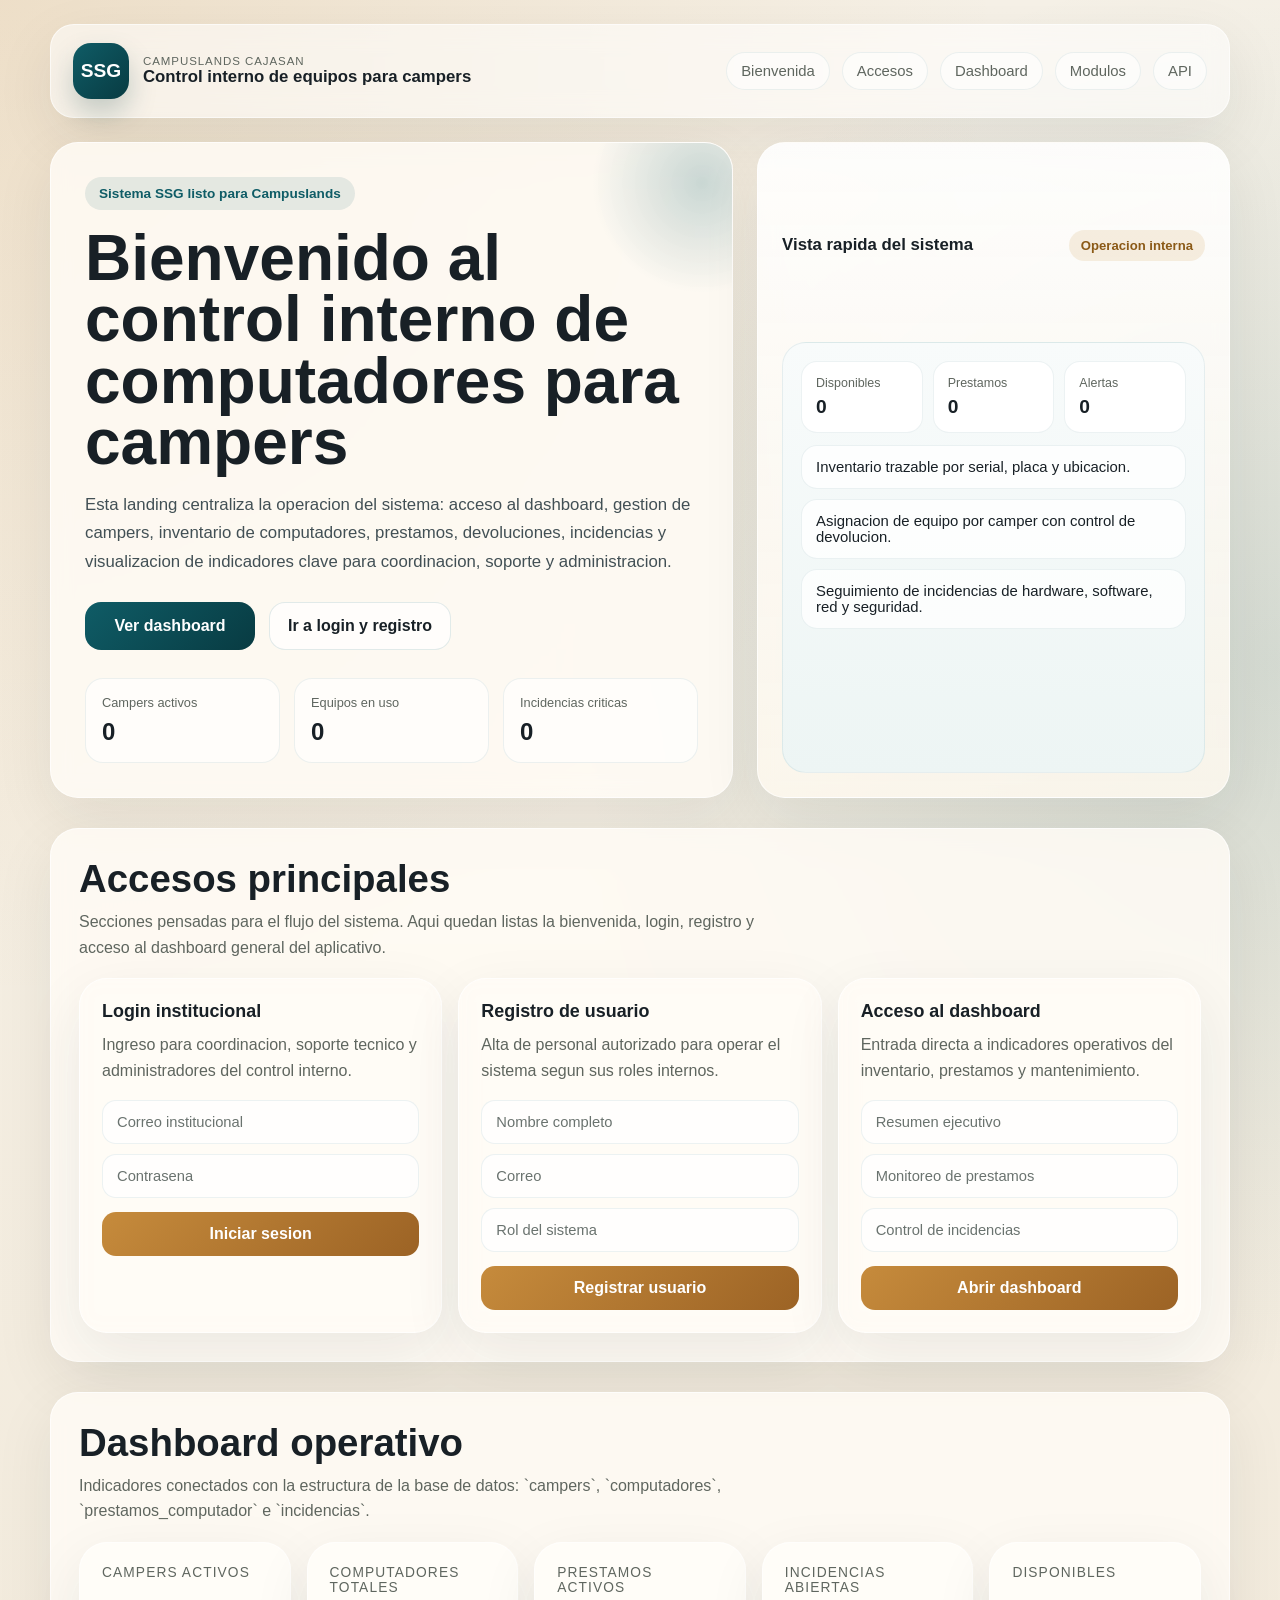
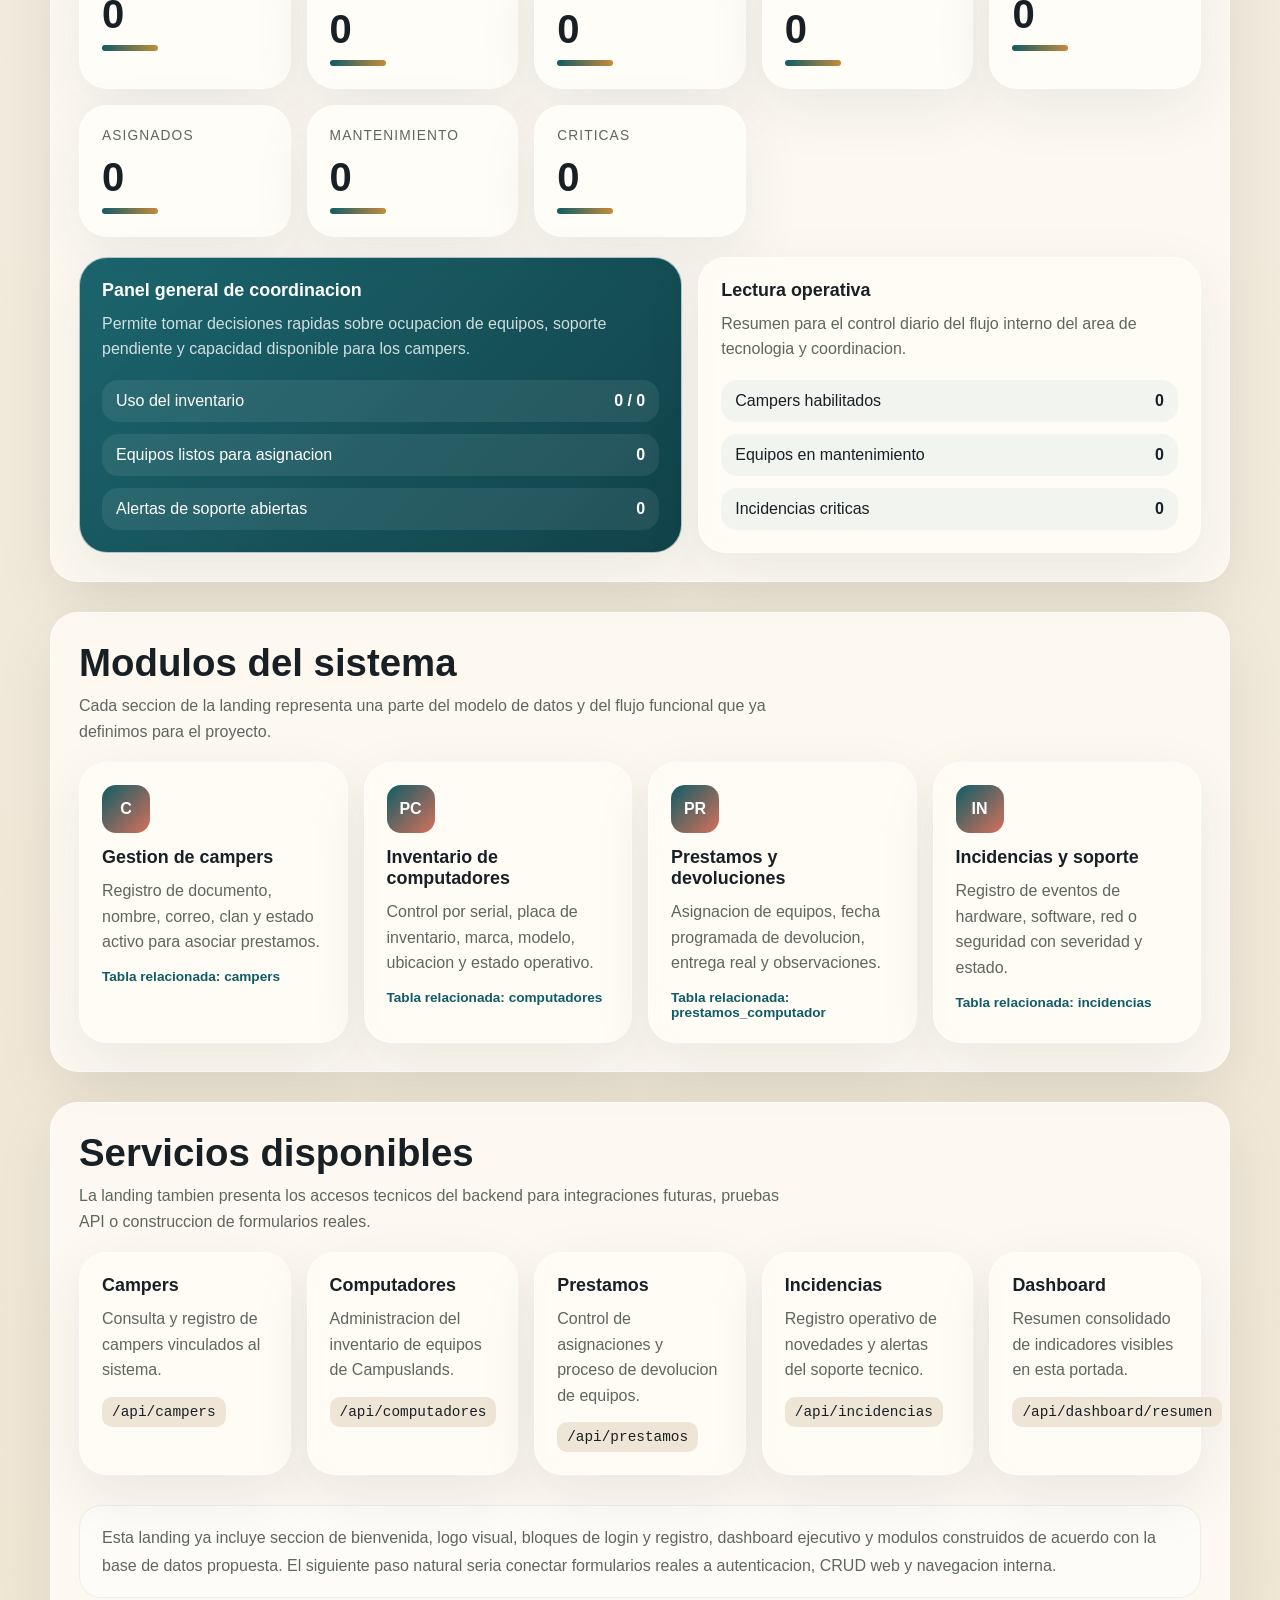
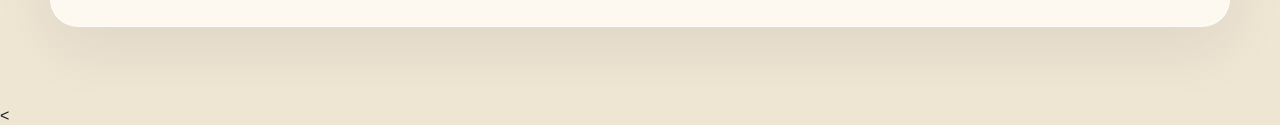
==== src/main/resources/templates/index.html @ 862d23c7 "first commit" ====
<!DOCTYPE html>
<html lang="es" xmlns:th="http://www.thymeleaf.org">
<head>
	<meta charset="UTF-8">
	<meta name="viewport" content="width=device-width, initial-scale=1.0">
	<title>SSG Control Campers</title>
	<style>
		:root {
			--sand: #efe8da;
			--cream: #fbf8f1;
			--panel: rgba(255, 252, 246, 0.84);
			--panel-strong: #fffdf8;
			--ink: #182026;
			--muted: #5f665f;
			--teal: #0f5c66;
			--teal-deep: #083b42;
			--gold: #c68b3c;
			--coral: #d6715b;
			--line: rgba(15, 92, 102, 0.12);
			--shadow: 0 20px 60px rgba(24, 32, 38, 0.08);
		}

		* {
			box-sizing: border-box;
		}

		html {
			scroll-behavior: smooth;
		}

		body {
			margin: 0;
			font-family: "Trebuchet MS", "Segoe UI", sans-serif;
			color: var(--ink);
			background:
				radial-gradient(circle at top left, rgba(198, 139, 60, 0.18), transparent 28%),
				radial-gradient(circle at right 20%, rgba(15, 92, 102, 0.14), transparent 24%),
				linear-gradient(180deg, #f6f1e7 0%, #efe5d3 100%);
		}

		a {
			color: inherit;
			text-decoration: none;
		}

		.page-shell {
			max-width: 1220px;
			margin: 0 auto;
			padding: 24px 20px 80px;
		}

		.topbar {
			display: flex;
			align-items: center;
			justify-content: space-between;
			gap: 18px;
			padding: 18px 22px;
			margin-bottom: 24px;
			background: rgba(255, 255, 255, 0.55);
			border: 1px solid rgba(255, 255, 255, 0.6);
			border-radius: 24px;
			backdrop-filter: blur(12px);
			box-shadow: var(--shadow);
		}

		.brand {
			display: flex;
			align-items: center;
			gap: 14px;
		}

		.logo-mark {
			width: 56px;
			height: 56px;
			border-radius: 18px;
			display: grid;
			place-items: center;
			background: linear-gradient(135deg, var(--teal), var(--teal-deep));
			color: white;
			font-size: 1.2rem;
			font-weight: 700;
			box-shadow: 0 14px 28px rgba(8, 59, 66, 0.22);
		}

		.brand small {
			display: block;
			color: var(--muted);
			letter-spacing: 0.08em;
			text-transform: uppercase;
			font-size: 0.72rem;
		}

		.brand strong {
			display: block;
			font-size: 1.05rem;
		}

		.nav {
			display: flex;
			flex-wrap: wrap;
			gap: 12px;
		}

		.nav a {
			padding: 10px 14px;
			border-radius: 999px;
			font-size: 0.93rem;
			color: var(--muted);
			background: rgba(255, 255, 255, 0.54);
			border: 1px solid rgba(15, 92, 102, 0.08);
		}

		.hero {
			display: grid;
			grid-template-columns: 1.3fr 0.9fr;
			gap: 24px;
			align-items: stretch;
		}

		.hero-panel,
		.hero-side,
		.section-card,
		.metric-card,
		.module-card,
		.endpoint-card,
		.auth-card,
		.dashboard-card {
			background: var(--panel);
			border: 1px solid rgba(255, 255, 255, 0.65);
			border-radius: 28px;
			box-shadow: var(--shadow);
			backdrop-filter: blur(10px);
		}

		.hero-panel {
			padding: 34px;
			position: relative;
			overflow: hidden;
		}

		.hero-panel::after {
			content: "";
			position: absolute;
			right: -90px;
			top: -80px;
			width: 240px;
			height: 240px;
			border-radius: 50%;
			background: radial-gradient(circle, rgba(15, 92, 102, 0.22), transparent 65%);
		}

		.pill {
			display: inline-flex;
			align-items: center;
			gap: 8px;
			padding: 9px 14px;
			border-radius: 999px;
			background: rgba(15, 92, 102, 0.1);
			color: var(--teal);
			font-weight: 700;
			font-size: 0.85rem;
			margin-bottom: 18px;
		}

		h1 {
			margin: 0 0 16px;
			font-size: clamp(2.4rem, 5vw, 4.6rem);
			line-height: 0.96;
			max-width: 760px;
		}

		.hero-copy {
			max-width: 700px;
			font-size: 1.05rem;
			line-height: 1.7;
			color: #425055;
		}

		.hero-actions {
			display: flex;
			flex-wrap: wrap;
			gap: 14px;
			margin-top: 26px;
		}

		.button-primary,
		.button-secondary {
			padding: 14px 18px;
			border-radius: 16px;
			font-weight: 700;
			display: inline-flex;
			align-items: center;
			justify-content: center;
			min-width: 170px;
		}

		.button-primary {
			background: linear-gradient(135deg, var(--teal), var(--teal-deep));
			color: white;
		}

		.button-secondary {
			background: rgba(255, 255, 255, 0.7);
			border: 1px solid var(--line);
			color: var(--ink);
		}

		.hero-mini-grid {
			display: grid;
			grid-template-columns: repeat(3, 1fr);
			gap: 14px;
			margin-top: 28px;
		}

		.mini-tile {
			padding: 16px;
			border-radius: 18px;
			background: rgba(255, 255, 255, 0.62);
			border: 1px solid rgba(15, 92, 102, 0.08);
		}

		.mini-tile span {
			display: block;
			font-size: 0.8rem;
			color: var(--muted);
		}

		.mini-tile strong {
			display: block;
			font-size: 1.5rem;
			margin-top: 8px;
		}

		.hero-side {
			padding: 24px;
			display: grid;
			gap: 18px;
			background:
				linear-gradient(180deg, rgba(255, 255, 255, 0.88), rgba(255, 249, 239, 0.8));
		}

		.side-header {
			display: flex;
			align-items: center;
			justify-content: space-between;
			gap: 12px;
		}

		.side-header strong {
			font-size: 1.05rem;
		}

		.status-chip {
			padding: 8px 12px;
			border-radius: 999px;
			background: rgba(198, 139, 60, 0.14);
			color: #8b5a17;
			font-size: 0.82rem;
			font-weight: 700;
		}

		.preview-screen {
			padding: 18px;
			border-radius: 24px;
			background: linear-gradient(180deg, #f8fbfb, #edf5f4);
			border: 1px solid rgba(15, 92, 102, 0.08);
		}

		.screen-row {
			display: grid;
			grid-template-columns: repeat(3, 1fr);
			gap: 10px;
			margin-bottom: 12px;
		}

		.screen-box {
			padding: 14px;
			border-radius: 16px;
			background: white;
			border: 1px solid rgba(15, 92, 102, 0.08);
		}

		.screen-box span {
			display: block;
			font-size: 0.78rem;
			color: var(--muted);
		}

		.screen-box strong {
			display: block;
			margin-top: 6px;
			font-size: 1.2rem;
		}

		.activity-log {
			display: grid;
			gap: 10px;
		}

		.activity-item {
			padding: 13px 14px;
			border-radius: 16px;
			background: rgba(255, 255, 255, 0.78);
			border: 1px solid rgba(15, 92, 102, 0.08);
			font-size: 0.93rem;
		}

		.section {
			margin-top: 30px;
		}

		.section-card {
			padding: 28px;
		}

		.section-head {
			display: flex;
			align-items: end;
			justify-content: space-between;
			gap: 18px;
			margin-bottom: 18px;
		}

		.section-head h2 {
			margin: 0;
			font-size: clamp(1.5rem, 3vw, 2.5rem);
		}

		.section-head p {
			margin: 8px 0 0;
			color: var(--muted);
			max-width: 700px;
			line-height: 1.6;
		}

		.auth-grid,
		.metrics-grid,
		.modules-grid,
		.endpoints-grid,
		.dashboard-grid {
			display: grid;
			gap: 16px;
		}

		.auth-grid {
			grid-template-columns: repeat(auto-fit, minmax(260px, 1fr));
		}

		.auth-card,
		.dashboard-card,
		.metric-card,
		.module-card,
		.endpoint-card {
			padding: 22px;
		}

		.auth-card h3,
		.dashboard-card h3,
		.module-card h3,
		.endpoint-card h3 {
			margin: 0 0 10px;
			font-size: 1.12rem;
		}

		.auth-card p,
		.dashboard-card p,
		.module-card p,
		.endpoint-card p,
		.metric-card p {
			margin: 0;
			color: var(--muted);
			line-height: 1.6;
		}

		.form-preview {
			display: grid;
			gap: 10px;
			margin-top: 16px;
		}

		.field {
			padding: 13px 14px;
			border-radius: 14px;
			background: rgba(255, 255, 255, 0.82);
			border: 1px solid rgba(15, 92, 102, 0.08);
			color: #6a736f;
			font-size: 0.92rem;
		}

		.form-button {
			margin-top: 4px;
			padding: 13px 14px;
			border-radius: 14px;
			background: linear-gradient(135deg, var(--gold), #9c6325);
			color: white;
			font-weight: 700;
			text-align: center;
		}

		.metrics-grid {
			grid-template-columns: repeat(auto-fit, minmax(190px, 1fr));
		}

		.metric-card {
			background: var(--panel-strong);
		}

		.metric-label {
			font-size: 0.86rem;
			color: var(--muted);
			text-transform: uppercase;
			letter-spacing: 0.08em;
		}

		.metric-value {
			font-size: 2.5rem;
			font-weight: 800;
			margin: 12px 0 8px;
		}

		.metric-accent {
			width: 56px;
			height: 6px;
			border-radius: 999px;
			background: linear-gradient(90deg, var(--teal), var(--gold));
		}

		.dashboard-grid {
			grid-template-columns: 1.2fr 1fr;
		}

		.dashboard-card.highlight {
			background: linear-gradient(135deg, rgba(15, 92, 102, 0.95), rgba(8, 59, 66, 0.96));
			color: white;
		}

		.dashboard-card.highlight p {
			color: rgba(255, 255, 255, 0.8);
		}

		.dashboard-list {
			display: grid;
			gap: 12px;
			margin-top: 18px;
		}

		.dashboard-item {
			display: flex;
			align-items: center;
			justify-content: space-between;
			gap: 14px;
			padding: 12px 14px;
			border-radius: 16px;
			background: rgba(255, 255, 255, 0.08);
		}

		.dashboard-card:not(.highlight) .dashboard-item {
			background: rgba(15, 92, 102, 0.05);
		}

		.modules-grid {
			grid-template-columns: repeat(auto-fit, minmax(220px, 1fr));
		}

		.module-icon {
			width: 48px;
			height: 48px;
			display: grid;
			place-items: center;
			border-radius: 14px;
			margin-bottom: 14px;
			font-weight: 700;
			color: white;
			background: linear-gradient(135deg, var(--teal), var(--coral));
		}

		.module-meta {
			margin-top: 14px;
			font-size: 0.85rem;
			color: var(--teal);
			font-weight: 700;
		}

		.endpoints-grid {
			grid-template-columns: repeat(auto-fit, minmax(210px, 1fr));
		}

		code {
			display: inline-block;
			margin-top: 14px;
			padding: 7px 10px;
			border-radius: 10px;
			background: #efe5d7;
			font-size: 0.9rem;
		}

		.footer-note {
			margin-top: 30px;
			padding: 18px 22px;
			border-radius: 22px;
			background: rgba(255, 255, 255, 0.52);
			border: 1px solid rgba(15, 92, 102, 0.08);
			color: var(--muted);
			line-height: 1.7;
		}

		@media (max-width: 980px) {
			.hero,
			.dashboard-grid {
				grid-template-columns: 1fr;
			}
		}

		@media (max-width: 720px) {
			.topbar,
			.section-head {
				flex-direction: column;
				align-items: flex-start;
			}

			.hero-panel,
			.hero-side,
			.section-card {
				padding: 22px;
			}

			.hero-mini-grid,
			.screen-row {
				grid-template-columns: 1fr;
			}

			h1 {
				font-size: 2.3rem;
			}
		}
	</style>
</head>
<body>
	<div class="page-shell">
		<header class="topbar">
			<div class="brand">
				<div class="logo-mark">SSG</div>
				<div>
					<small>Campuslands Cajasan</small>
					<strong>Control interno de equipos para campers</strong>
				</div>
			</div>

			<nav class="nav">
				<a href="#bienvenida">Bienvenida</a>
				<a href="#accesos">Accesos</a>
				<a href="#dashboard">Dashboard</a>
				<a href="#modulos">Modulos</a>
				<a href="#api">API</a>
			</nav>
		</header>

		<section class="hero" id="bienvenida">
			<div class="hero-panel">
				<div class="pill">Sistema SSG listo para Campuslands</div>
				<h1>Bienvenido al control interno de computadores para campers</h1>
				<p class="hero-copy">
					Esta landing centraliza la operacion del sistema: acceso al dashboard, gestion de campers,
					inventario de computadores, prestamos, devoluciones, incidencias y visualizacion de indicadores
					clave para coordinacion, soporte y administracion.
				</p>

				<div class="hero-actions">
					<a class="button-primary" href="#dashboard">Ver dashboard</a>
					<a class="button-secondary" href="#accesos">Ir a login y registro</a>
				</div>

				<div class="hero-mini-grid">
					<div class="mini-tile">
						<span>Campers activos</span>
						<strong th:text="${resumen.totalCampersActivos}">0</strong>
					</div>
					<div class="mini-tile">
						<span>Equipos en uso</span>
						<strong th:text="${resumen.computadoresAsignados}">0</strong>
					</div>
					<div class="mini-tile">
						<span>Incidencias criticas</span>
						<strong th:text="${resumen.incidenciasCriticas}">0</strong>
					</div>
				</div>
			</div>

			<aside class="hero-side">
				<div class="side-header">
					<strong>Vista rapida del sistema</strong>
					<span class="status-chip">Operacion interna</span>
				</div>

				<div class="preview-screen">
					<div class="screen-row">
						<div class="screen-box">
							<span>Disponibles</span>
							<strong th:text="${resumen.computadoresDisponibles}">0</strong>
						</div>
						<div class="screen-box">
							<span>Prestamos</span>
							<strong th:text="${resumen.prestamosActivos}">0</strong>
						</div>
						<div class="screen-box">
							<span>Alertas</span>
							<strong th:text="${resumen.incidenciasAbiertas}">0</strong>
						</div>
					</div>

					<div class="activity-log">
						<div class="activity-item">Inventario trazable por serial, placa y ubicacion.</div>
						<div class="activity-item">Asignacion de equipo por camper con control de devolucion.</div>
						<div class="activity-item">Seguimiento de incidencias de hardware, software, red y seguridad.</div>
					</div>
				</div>
			</aside>
		</section>

		<section class="section" id="accesos">
			<div class="section-card">
				<div class="section-head">
					<div>
						<h2>Accesos principales</h2>
						<p>
							Secciones pensadas para el flujo del sistema. Aqui quedan listas la bienvenida, login,
							registro y acceso al dashboard general del aplicativo.
						</p>
					</div>
				</div>

				<div class="auth-grid">
					<article class="auth-card">
						<h3>Login institucional</h3>
						<p>Ingreso para coordinacion, soporte tecnico y administradores del control interno.</p>
						<div class="form-preview">
							<div class="field">Correo institucional</div>
							<div class="field">Contrasena</div>
							<div class="form-button">Iniciar sesion</div>
						</div>
					</article>

					<article class="auth-card">
						<h3>Registro de usuario</h3>
						<p>Alta de personal autorizado para operar el sistema segun sus roles internos.</p>
						<div class="form-preview">
							<div class="field">Nombre completo</div>
							<div class="field">Correo</div>
							<div class="field">Rol del sistema</div>
							<div class="form-button">Registrar usuario</div>
						</div>
					</article>

					<article class="auth-card">
						<h3>Acceso al dashboard</h3>
						<p>Entrada directa a indicadores operativos del inventario, prestamos y mantenimiento.</p>
						<div class="form-preview">
							<div class="field">Resumen ejecutivo</div>
							<div class="field">Monitoreo de prestamos</div>
							<div class="field">Control de incidencias</div>
							<a class="form-button" href="#dashboard">Abrir dashboard</a>
						</div>
					</article>
				</div>
			</div>
		</section>

		<section class="section" id="dashboard">
			<div class="section-card">
				<div class="section-head">
					<div>
						<h2>Dashboard operativo</h2>
						<p>
							Indicadores conectados con la estructura de la base de datos: `campers`, `computadores`,
							`prestamos_computador` e `incidencias`.
						</p>
					</div>
				</div>

				<div class="metrics-grid">
					<article class="metric-card">
						<div class="metric-label">Campers activos</div>
						<div class="metric-value" th:text="${resumen.totalCampersActivos}">0</div>
						<div class="metric-accent"></div>
					</article>
					<article class="metric-card">
						<div class="metric-label">Computadores totales</div>
						<div class="metric-value" th:text="${resumen.totalComputadores}">0</div>
						<div class="metric-accent"></div>
					</article>
					<article class="metric-card">
						<div class="metric-label">Prestamos activos</div>
						<div class="metric-value" th:text="${resumen.prestamosActivos}">0</div>
						<div class="metric-accent"></div>
					</article>
					<article class="metric-card">
						<div class="metric-label">Incidencias abiertas</div>
						<div class="metric-value" th:text="${resumen.incidenciasAbiertas}">0</div>
						<div class="metric-accent"></div>
					</article>
					<article class="metric-card">
						<div class="metric-label">Disponibles</div>
						<div class="metric-value" th:text="${resumen.computadoresDisponibles}">0</div>
						<div class="metric-accent"></div>
					</article>
					<article class="metric-card">
						<div class="metric-label">Asignados</div>
						<div class="metric-value" th:text="${resumen.computadoresAsignados}">0</div>
						<div class="metric-accent"></div>
					</article>
					<article class="metric-card">
						<div class="metric-label">Mantenimiento</div>
						<div class="metric-value" th:text="${resumen.computadoresEnMantenimiento}">0</div>
						<div class="metric-accent"></div>
					</article>
					<article class="metric-card">
						<div class="metric-label">Criticas</div>
						<div class="metric-value" th:text="${resumen.incidenciasCriticas}">0</div>
						<div class="metric-accent"></div>
					</article>
				</div>

				<div class="dashboard-grid" style="margin-top: 20px;">
					<article class="dashboard-card highlight">
						<h3>Panel general de coordinacion</h3>
						<p>
							Permite tomar decisiones rapidas sobre ocupacion de equipos, soporte pendiente y capacidad
							disponible para los campers.
						</p>
						<div class="dashboard-list">
							<div class="dashboard-item">
								<span>Uso del inventario</span>
								<strong th:text="${resumen.computadoresAsignados + ' / ' + resumen.totalComputadores}">0 / 0</strong>
							</div>
							<div class="dashboard-item">
								<span>Equipos listos para asignacion</span>
								<strong th:text="${resumen.computadoresDisponibles}">0</strong>
							</div>
							<div class="dashboard-item">
								<span>Alertas de soporte abiertas</span>
								<strong th:text="${resumen.incidenciasAbiertas}">0</strong>
							</div>
						</div>
					</article>

					<article class="dashboard-card">
						<h3>Lectura operativa</h3>
						<p>Resumen para el control diario del flujo interno del area de tecnologia y coordinacion.</p>
						<div class="dashboard-list">
							<div class="dashboard-item">
								<span>Campers habilitados</span>
								<strong th:text="${resumen.totalCampersActivos}">0</strong>
							</div>
							<div class="dashboard-item">
								<span>Equipos en mantenimiento</span>
								<strong th:text="${resumen.computadoresEnMantenimiento}">0</strong>
							</div>
							<div class="dashboard-item">
								<span>Incidencias criticas</span>
								<strong th:text="${resumen.incidenciasCriticas}">0</strong>
							</div>
						</div>
					</article>
				</div>
			</div>
		</section>

		<section class="section" id="modulos">
			<div class="section-card">
				<div class="section-head">
					<div>
						<h2>Modulos del sistema</h2>
						<p>
							Cada seccion de la landing representa una parte del modelo de datos y del flujo funcional
							que ya definimos para el proyecto.
						</p>
					</div>
				</div>

				<div class="modules-grid">
					<article class="module-card">
						<div class="module-icon">C</div>
						<h3>Gestion de campers</h3>
						<p>Registro de documento, nombre, correo, clan y estado activo para asociar prestamos.</p>
						<div class="module-meta">Tabla relacionada: campers</div>
					</article>

					<article class="module-card">
						<div class="module-icon">PC</div>
						<h3>Inventario de computadores</h3>
						<p>Control por serial, placa de inventario, marca, modelo, ubicacion y estado operativo.</p>
						<div class="module-meta">Tabla relacionada: computadores</div>
					</article>

					<article class="module-card">
						<div class="module-icon">PR</div>
						<h3>Prestamos y devoluciones</h3>
						<p>Asignacion de equipos, fecha programada de devolucion, entrega real y observaciones.</p>
						<div class="module-meta">Tabla relacionada: prestamos_computador</div>
					</article>

					<article class="module-card">
						<div class="module-icon">IN</div>
						<h3>Incidencias y soporte</h3>
						<p>Registro de eventos de hardware, software, red o seguridad con severidad y estado.</p>
						<div class="module-meta">Tabla relacionada: incidencias</div>
					</article>
				</div>
			</div>
		</section>

		<section class="section" id="api">
			<div class="section-card">
				<div class="section-head">
					<div>
						<h2>Servicios disponibles</h2>
						<p>
							La landing tambien presenta los accesos tecnicos del backend para integraciones futuras,
							pruebas API o construccion de formularios reales.
						</p>
					</div>
				</div>

				<div class="endpoints-grid">
					<article class="endpoint-card">
						<h3>Campers</h3>
						<p>Consulta y registro de campers vinculados al sistema.</p>
						<code>/api/campers</code>
					</article>
					<article class="endpoint-card">
						<h3>Computadores</h3>
						<p>Administracion del inventario de equipos de Campuslands.</p>
						<code>/api/computadores</code>
					</article>
					<article class="endpoint-card">
						<h3>Prestamos</h3>
						<p>Control de asignaciones y proceso de devolucion de equipos.</p>
						<code>/api/prestamos</code>
					</article>
					<article class="endpoint-card">
						<h3>Incidencias</h3>
						<p>Registro operativo de novedades y alertas del soporte tecnico.</p>
						<code>/api/incidencias</code>
					</article>
					<article class="endpoint-card">
						<h3>Dashboard</h3>
						<p>Resumen consolidado de indicadores visibles en esta portada.</p>
						<code>/api/dashboard/resumen</code>
					</article>
				</div>

				<div class="footer-note">
					Esta landing ya incluye seccion de bienvenida, logo visual, bloques de login y registro,
					dashboard ejecutivo y modulos construidos de acuerdo con la base de datos propuesta. El siguiente
					paso natural seria conectar formularios reales a autenticacion, CRUD web y navegacion interna.
				</div>
			</div>
		</section>
	</div>
	<
</body>
</html>
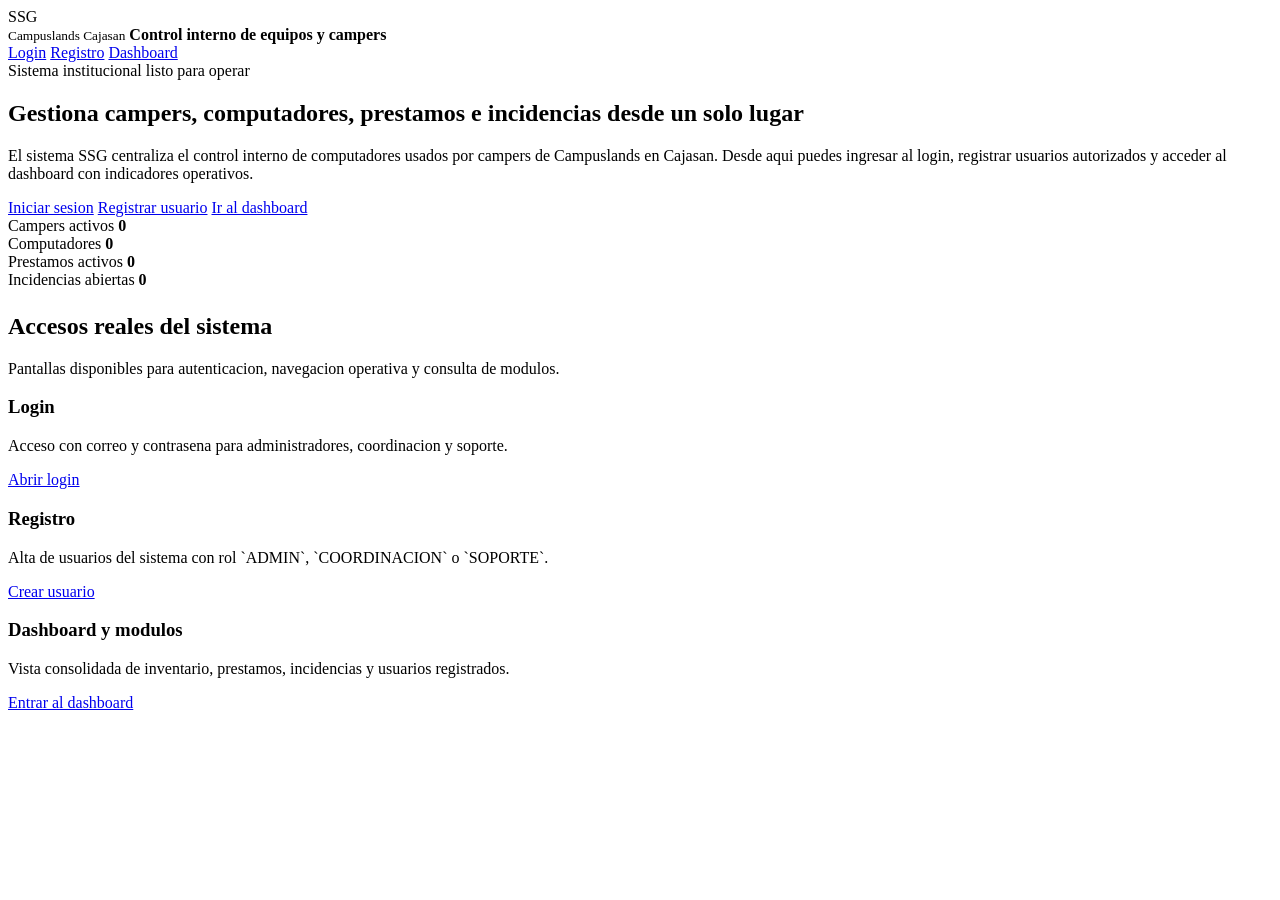
==== commit baddd023: "FEAT: :zap: cambió la API de DaoAuthenticationProvider en la versión de Spring Security" ====
--- a/src/main/resources/templates/index.html
+++ b/src/main/resources/templates/index.html
@@ -4,859 +4,93 @@
 	<meta charset="UTF-8">
 	<meta name="viewport" content="width=device-width, initial-scale=1.0">
 	<title>SSG Control Campers</title>
-	<style>
-		:root {
-			--sand: #efe8da;
-			--cream: #fbf8f1;
-			--panel: rgba(255, 252, 246, 0.84);
-			--panel-strong: #fffdf8;
-			--ink: #182026;
-			--muted: #5f665f;
-			--teal: #0f5c66;
-			--teal-deep: #083b42;
-			--gold: #c68b3c;
-			--coral: #d6715b;
-			--line: rgba(15, 92, 102, 0.12);
-			--shadow: 0 20px 60px rgba(24, 32, 38, 0.08);
-		}
-
-		* {
-			box-sizing: border-box;
-		}
-
-		html {
-			scroll-behavior: smooth;
-		}
-
-		body {
-			margin: 0;
-			font-family: "Trebuchet MS", "Segoe UI", sans-serif;
-			color: var(--ink);
-			background:
-				radial-gradient(circle at top left, rgba(198, 139, 60, 0.18), transparent 28%),
-				radial-gradient(circle at right 20%, rgba(15, 92, 102, 0.14), transparent 24%),
-				linear-gradient(180deg, #f6f1e7 0%, #efe5d3 100%);
-		}
-
-		a {
-			color: inherit;
-			text-decoration: none;
-		}
-
-		.page-shell {
-			max-width: 1220px;
-			margin: 0 auto;
-			padding: 24px 20px 80px;
-		}
-
-		.topbar {
-			display: flex;
-			align-items: center;
-			justify-content: space-between;
-			gap: 18px;
-			padding: 18px 22px;
-			margin-bottom: 24px;
-			background: rgba(255, 255, 255, 0.55);
-			border: 1px solid rgba(255, 255, 255, 0.6);
-			border-radius: 24px;
-			backdrop-filter: blur(12px);
-			box-shadow: var(--shadow);
-		}
-
-		.brand {
-			display: flex;
-			align-items: center;
-			gap: 14px;
-		}
-
-		.logo-mark {
-			width: 56px;
-			height: 56px;
-			border-radius: 18px;
-			display: grid;
-			place-items: center;
-			background: linear-gradient(135deg, var(--teal), var(--teal-deep));
-			color: white;
-			font-size: 1.2rem;
-			font-weight: 700;
-			box-shadow: 0 14px 28px rgba(8, 59, 66, 0.22);
-		}
-
-		.brand small {
-			display: block;
-			color: var(--muted);
-			letter-spacing: 0.08em;
-			text-transform: uppercase;
-			font-size: 0.72rem;
-		}
-
-		.brand strong {
-			display: block;
-			font-size: 1.05rem;
-		}
-
-		.nav {
-			display: flex;
-			flex-wrap: wrap;
-			gap: 12px;
-		}
-
-		.nav a {
-			padding: 10px 14px;
-			border-radius: 999px;
-			font-size: 0.93rem;
-			color: var(--muted);
-			background: rgba(255, 255, 255, 0.54);
-			border: 1px solid rgba(15, 92, 102, 0.08);
-		}
-
-		.hero {
-			display: grid;
-			grid-template-columns: 1.3fr 0.9fr;
-			gap: 24px;
-			align-items: stretch;
-		}
-
-		.hero-panel,
-		.hero-side,
-		.section-card,
-		.metric-card,
-		.module-card,
-		.endpoint-card,
-		.auth-card,
-		.dashboard-card {
-			background: var(--panel);
-			border: 1px solid rgba(255, 255, 255, 0.65);
-			border-radius: 28px;
-			box-shadow: var(--shadow);
-			backdrop-filter: blur(10px);
-		}
-
-		.hero-panel {
-			padding: 34px;
-			position: relative;
-			overflow: hidden;
-		}
-
-		.hero-panel::after {
-			content: "";
-			position: absolute;
-			right: -90px;
-			top: -80px;
-			width: 240px;
-			height: 240px;
-			border-radius: 50%;
-			background: radial-gradient(circle, rgba(15, 92, 102, 0.22), transparent 65%);
-		}
-
-		.pill {
-			display: inline-flex;
-			align-items: center;
-			gap: 8px;
-			padding: 9px 14px;
-			border-radius: 999px;
-			background: rgba(15, 92, 102, 0.1);
-			color: var(--teal);
-			font-weight: 700;
-			font-size: 0.85rem;
-			margin-bottom: 18px;
-		}
-
-		h1 {
-			margin: 0 0 16px;
-			font-size: clamp(2.4rem, 5vw, 4.6rem);
-			line-height: 0.96;
-			max-width: 760px;
-		}
-
-		.hero-copy {
-			max-width: 700px;
-			font-size: 1.05rem;
-			line-height: 1.7;
-			color: #425055;
-		}
-
-		.hero-actions {
-			display: flex;
-			flex-wrap: wrap;
-			gap: 14px;
-			margin-top: 26px;
-		}
-
-		.button-primary,
-		.button-secondary {
-			padding: 14px 18px;
-			border-radius: 16px;
-			font-weight: 700;
-			display: inline-flex;
-			align-items: center;
-			justify-content: center;
-			min-width: 170px;
-		}
-
-		.button-primary {
-			background: linear-gradient(135deg, var(--teal), var(--teal-deep));
-			color: white;
-		}
-
-		.button-secondary {
-			background: rgba(255, 255, 255, 0.7);
-			border: 1px solid var(--line);
-			color: var(--ink);
-		}
-
-		.hero-mini-grid {
-			display: grid;
-			grid-template-columns: repeat(3, 1fr);
-			gap: 14px;
-			margin-top: 28px;
-		}
-
-		.mini-tile {
-			padding: 16px;
-			border-radius: 18px;
-			background: rgba(255, 255, 255, 0.62);
-			border: 1px solid rgba(15, 92, 102, 0.08);
-		}
-
-		.mini-tile span {
-			display: block;
-			font-size: 0.8rem;
-			color: var(--muted);
-		}
-
-		.mini-tile strong {
-			display: block;
-			font-size: 1.5rem;
-			margin-top: 8px;
-		}
-
-		.hero-side {
-			padding: 24px;
-			display: grid;
-			gap: 18px;
-			background:
-				linear-gradient(180deg, rgba(255, 255, 255, 0.88), rgba(255, 249, 239, 0.8));
-		}
-
-		.side-header {
-			display: flex;
-			align-items: center;
-			justify-content: space-between;
-			gap: 12px;
-		}
-
-		.side-header strong {
-			font-size: 1.05rem;
-		}
-
-		.status-chip {
-			padding: 8px 12px;
-			border-radius: 999px;
-			background: rgba(198, 139, 60, 0.14);
-			color: #8b5a17;
-			font-size: 0.82rem;
-			font-weight: 700;
-		}
-
-		.preview-screen {
-			padding: 18px;
-			border-radius: 24px;
-			background: linear-gradient(180deg, #f8fbfb, #edf5f4);
-			border: 1px solid rgba(15, 92, 102, 0.08);
-		}
-
-		.screen-row {
-			display: grid;
-			grid-template-columns: repeat(3, 1fr);
-			gap: 10px;
-			margin-bottom: 12px;
-		}
-
-		.screen-box {
-			padding: 14px;
-			border-radius: 16px;
-			background: white;
-			border: 1px solid rgba(15, 92, 102, 0.08);
-		}
-
-		.screen-box span {
-			display: block;
-			font-size: 0.78rem;
-			color: var(--muted);
-		}
-
-		.screen-box strong {
-			display: block;
-			margin-top: 6px;
-			font-size: 1.2rem;
-		}
-
-		.activity-log {
-			display: grid;
-			gap: 10px;
-		}
-
-		.activity-item {
-			padding: 13px 14px;
-			border-radius: 16px;
-			background: rgba(255, 255, 255, 0.78);
-			border: 1px solid rgba(15, 92, 102, 0.08);
-			font-size: 0.93rem;
-		}
-
-		.section {
-			margin-top: 30px;
-		}
-
-		.section-card {
-			padding: 28px;
-		}
-
-		.section-head {
-			display: flex;
-			align-items: end;
-			justify-content: space-between;
-			gap: 18px;
-			margin-bottom: 18px;
-		}
-
-		.section-head h2 {
-			margin: 0;
-			font-size: clamp(1.5rem, 3vw, 2.5rem);
-		}
-
-		.section-head p {
-			margin: 8px 0 0;
-			color: var(--muted);
-			max-width: 700px;
-			line-height: 1.6;
-		}
-
-		.auth-grid,
-		.metrics-grid,
-		.modules-grid,
-		.endpoints-grid,
-		.dashboard-grid {
-			display: grid;
-			gap: 16px;
-		}
-
-		.auth-grid {
-			grid-template-columns: repeat(auto-fit, minmax(260px, 1fr));
-		}
-
-		.auth-card,
-		.dashboard-card,
-		.metric-card,
-		.module-card,
-		.endpoint-card {
-			padding: 22px;
-		}
-
-		.auth-card h3,
-		.dashboard-card h3,
-		.module-card h3,
-		.endpoint-card h3 {
-			margin: 0 0 10px;
-			font-size: 1.12rem;
-		}
-
-		.auth-card p,
-		.dashboard-card p,
-		.module-card p,
-		.endpoint-card p,
-		.metric-card p {
-			margin: 0;
-			color: var(--muted);
-			line-height: 1.6;
-		}
-
-		.form-preview {
-			display: grid;
-			gap: 10px;
-			margin-top: 16px;
-		}
-
-		.field {
-			padding: 13px 14px;
-			border-radius: 14px;
-			background: rgba(255, 255, 255, 0.82);
-			border: 1px solid rgba(15, 92, 102, 0.08);
-			color: #6a736f;
-			font-size: 0.92rem;
-		}
-
-		.form-button {
-			margin-top: 4px;
-			padding: 13px 14px;
-			border-radius: 14px;
-			background: linear-gradient(135deg, var(--gold), #9c6325);
-			color: white;
-			font-weight: 700;
-			text-align: center;
-		}
-
-		.metrics-grid {
-			grid-template-columns: repeat(auto-fit, minmax(190px, 1fr));
-		}
-
-		.metric-card {
-			background: var(--panel-strong);
-		}
-
-		.metric-label {
-			font-size: 0.86rem;
-			color: var(--muted);
-			text-transform: uppercase;
-			letter-spacing: 0.08em;
-		}
-
-		.metric-value {
-			font-size: 2.5rem;
-			font-weight: 800;
-			margin: 12px 0 8px;
-		}
-
-		.metric-accent {
-			width: 56px;
-			height: 6px;
-			border-radius: 999px;
-			background: linear-gradient(90deg, var(--teal), var(--gold));
-		}
-
-		.dashboard-grid {
-			grid-template-columns: 1.2fr 1fr;
-		}
-
-		.dashboard-card.highlight {
-			background: linear-gradient(135deg, rgba(15, 92, 102, 0.95), rgba(8, 59, 66, 0.96));
-			color: white;
-		}
-
-		.dashboard-card.highlight p {
-			color: rgba(255, 255, 255, 0.8);
-		}
-
-		.dashboard-list {
-			display: grid;
-			gap: 12px;
-			margin-top: 18px;
-		}
-
-		.dashboard-item {
-			display: flex;
-			align-items: center;
-			justify-content: space-between;
-			gap: 14px;
-			padding: 12px 14px;
-			border-radius: 16px;
-			background: rgba(255, 255, 255, 0.08);
-		}
-
-		.dashboard-card:not(.highlight) .dashboard-item {
-			background: rgba(15, 92, 102, 0.05);
-		}
-
-		.modules-grid {
-			grid-template-columns: repeat(auto-fit, minmax(220px, 1fr));
-		}
-
-		.module-icon {
-			width: 48px;
-			height: 48px;
-			display: grid;
-			place-items: center;
-			border-radius: 14px;
-			margin-bottom: 14px;
-			font-weight: 700;
-			color: white;
-			background: linear-gradient(135deg, var(--teal), var(--coral));
-		}
-
-		.module-meta {
-			margin-top: 14px;
-			font-size: 0.85rem;
-			color: var(--teal);
-			font-weight: 700;
-		}
-
-		.endpoints-grid {
-			grid-template-columns: repeat(auto-fit, minmax(210px, 1fr));
-		}
-
-		code {
-			display: inline-block;
-			margin-top: 14px;
-			padding: 7px 10px;
-			border-radius: 10px;
-			background: #efe5d7;
-			font-size: 0.9rem;
-		}
-
-		.footer-note {
-			margin-top: 30px;
-			padding: 18px 22px;
-			border-radius: 22px;
-			background: rgba(255, 255, 255, 0.52);
-			border: 1px solid rgba(15, 92, 102, 0.08);
-			color: var(--muted);
-			line-height: 1.7;
-		}
-
-		@media (max-width: 980px) {
-			.hero,
-			.dashboard-grid {
-				grid-template-columns: 1fr;
-			}
-		}
-
-		@media (max-width: 720px) {
-			.topbar,
-			.section-head {
-				flex-direction: column;
-				align-items: flex-start;
-			}
-
-			.hero-panel,
-			.hero-side,
-			.section-card {
-				padding: 22px;
-			}
-
-			.hero-mini-grid,
-			.screen-row {
-				grid-template-columns: 1fr;
-			}
-
-			h1 {
-				font-size: 2.3rem;
-			}
-		}
-	</style>
+	<link rel="stylesheet" th:href="@{/css/app.css}">
 </head>
 <body>
-	<div class="page-shell">
+	<div class="shell">
 		<header class="topbar">
 			<div class="brand">
-				<div class="logo-mark">SSG</div>
+				<div class="logo">SSG</div>
 				<div>
 					<small>Campuslands Cajasan</small>
-					<strong>Control interno de equipos para campers</strong>
+					<strong>Control interno de equipos y campers</strong>
+				</div>
+			</div>
+			<nav class="nav">
+				<a href="/login">Login</a>
+				<a href="/registro">Registro</a>
+				<a href="/dashboard" class="primary">Dashboard</a>
+			</nav>
+		</header>
+
+		<section class="hero">
+			<div>
+				<div class="pill">Sistema institucional listo para operar</div>
+				<h1>Gestiona campers, computadores, prestamos e incidencias desde un solo lugar</h1>
+				<p class="lead">
+					El sistema SSG centraliza el control interno de computadores usados por campers de Campuslands en
+					Cajasan. Desde aqui puedes ingresar al login, registrar usuarios autorizados y acceder al dashboard
+					con indicadores operativos.
+				</p>
+				<div class="actions">
+					<a class="button primary" href="/login">Iniciar sesion</a>
+					<a class="button" href="/registro">Registrar usuario</a>
+					<a class="button" href="/dashboard">Ir al dashboard</a>
 				</div>
 			</div>
 
-			<nav class="nav">
-				<a href="#bienvenida">Bienvenida</a>
-				<a href="#accesos">Accesos</a>
-				<a href="#dashboard">Dashboard</a>
-				<a href="#modulos">Modulos</a>
-				<a href="#api">API</a>
-			</nav>
-		</header>
+			<div class="grid metrics">
+				<article class="metric">
+					<span>Campers activos</span>
+					<strong th:text="${resumen.totalCampersActivos}">0</strong>
+				</article>
+				<article class="metric">
+					<span>Computadores</span>
+					<strong th:text="${resumen.totalComputadores}">0</strong>
+				</article>
+				<article class="metric">
+					<span>Prestamos activos</span>
+					<strong th:text="${resumen.prestamosActivos}">0</strong>
+				</article>
+				<article class="metric">
+					<span>Incidencias abiertas</span>
+					<strong th:text="${resumen.incidenciasAbiertas}">0</strong>
+				</article>
+			</div>
+		</section>
 
-		<section class="hero" id="bienvenida">
-			<div class="hero-panel">
-				<div class="pill">Sistema SSG listo para Campuslands</div>
-				<h1>Bienvenido al control interno de computadores para campers</h1>
-				<p class="hero-copy">
-					Esta landing centraliza la operacion del sistema: acceso al dashboard, gestion de campers,
-					inventario de computadores, prestamos, devoluciones, incidencias y visualizacion de indicadores
-					clave para coordinacion, soporte y administracion.
-				</p>
-
-				<div class="hero-actions">
-					<a class="button-primary" href="#dashboard">Ver dashboard</a>
-					<a class="button-secondary" href="#accesos">Ir a login y registro</a>
-				</div>
-
-				<div class="hero-mini-grid">
-					<div class="mini-tile">
-						<span>Campers activos</span>
-						<strong th:text="${resumen.totalCampersActivos}">0</strong>
-					</div>
-					<div class="mini-tile">
-						<span>Equipos en uso</span>
-						<strong th:text="${resumen.computadoresAsignados}">0</strong>
-					</div>
-					<div class="mini-tile">
-						<span>Incidencias criticas</span>
-						<strong th:text="${resumen.incidenciasCriticas}">0</strong>
-					</div>
+		<section class="panel" style="margin-top: 24px;">
+			<div class="section-title">
+				<div>
+					<h2>Accesos reales del sistema</h2>
+					<p>Pantallas disponibles para autenticacion, navegacion operativa y consulta de modulos.</p>
 				</div>
 			</div>
 
-			<aside class="hero-side">
-				<div class="side-header">
-					<strong>Vista rapida del sistema</strong>
-					<span class="status-chip">Operacion interna</span>
-				</div>
-
-				<div class="preview-screen">
-					<div class="screen-row">
-						<div class="screen-box">
-							<span>Disponibles</span>
-							<strong th:text="${resumen.computadoresDisponibles}">0</strong>
-						</div>
-						<div class="screen-box">
-							<span>Prestamos</span>
-							<strong th:text="${resumen.prestamosActivos}">0</strong>
-						</div>
-						<div class="screen-box">
-							<span>Alertas</span>
-							<strong th:text="${resumen.incidenciasAbiertas}">0</strong>
-						</div>
-					</div>
-
-					<div class="activity-log">
-						<div class="activity-item">Inventario trazable por serial, placa y ubicacion.</div>
-						<div class="activity-item">Asignacion de equipo por camper con control de devolucion.</div>
-						<div class="activity-item">Seguimiento de incidencias de hardware, software, red y seguridad.</div>
+			<div class="grid cards-3">
+				<div class="card">
+					<h3>Login</h3>
+					<p class="lead">Acceso con correo y contrasena para administradores, coordinacion y soporte.</p>
+					<div class="footer-actions">
+						<a class="button primary" href="/login">Abrir login</a>
 					</div>
 				</div>
-			</aside>
-		</section>
-
-		<section class="section" id="accesos">
-			<div class="section-card">
-				<div class="section-head">
-					<div>
-						<h2>Accesos principales</h2>
-						<p>
-							Secciones pensadas para el flujo del sistema. Aqui quedan listas la bienvenida, login,
-							registro y acceso al dashboard general del aplicativo.
-						</p>
+				<div class="card">
+					<h3>Registro</h3>
+					<p class="lead">Alta de usuarios del sistema con rol `ADMIN`, `COORDINACION` o `SOPORTE`.</p>
+					<div class="footer-actions">
+						<a class="button" href="/registro">Crear usuario</a>
 					</div>
 				</div>
-
-				<div class="auth-grid">
-					<article class="auth-card">
-						<h3>Login institucional</h3>
-						<p>Ingreso para coordinacion, soporte tecnico y administradores del control interno.</p>
-						<div class="form-preview">
-							<div class="field">Correo institucional</div>
-							<div class="field">Contrasena</div>
-							<div class="form-button">Iniciar sesion</div>
-						</div>
-					</article>
-
-					<article class="auth-card">
-						<h3>Registro de usuario</h3>
-						<p>Alta de personal autorizado para operar el sistema segun sus roles internos.</p>
-						<div class="form-preview">
-							<div class="field">Nombre completo</div>
-							<div class="field">Correo</div>
-							<div class="field">Rol del sistema</div>
-							<div class="form-button">Registrar usuario</div>
-						</div>
-					</article>
-
-					<article class="auth-card">
-						<h3>Acceso al dashboard</h3>
-						<p>Entrada directa a indicadores operativos del inventario, prestamos y mantenimiento.</p>
-						<div class="form-preview">
-							<div class="field">Resumen ejecutivo</div>
-							<div class="field">Monitoreo de prestamos</div>
-							<div class="field">Control de incidencias</div>
-							<a class="form-button" href="#dashboard">Abrir dashboard</a>
-						</div>
-					</article>
-				</div>
-			</div>
-		</section>
-
-		<section class="section" id="dashboard">
-			<div class="section-card">
-				<div class="section-head">
-					<div>
-						<h2>Dashboard operativo</h2>
-						<p>
-							Indicadores conectados con la estructura de la base de datos: `campers`, `computadores`,
-							`prestamos_computador` e `incidencias`.
-						</p>
+				<div class="card">
+					<h3>Dashboard y modulos</h3>
+					<p class="lead">Vista consolidada de inventario, prestamos, incidencias y usuarios registrados.</p>
+					<div class="footer-actions">
+						<a class="button" href="/dashboard">Entrar al dashboard</a>
 					</div>
-				</div>
-
-				<div class="metrics-grid">
-					<article class="metric-card">
-						<div class="metric-label">Campers activos</div>
-						<div class="metric-value" th:text="${resumen.totalCampersActivos}">0</div>
-						<div class="metric-accent"></div>
-					</article>
-					<article class="metric-card">
-						<div class="metric-label">Computadores totales</div>
-						<div class="metric-value" th:text="${resumen.totalComputadores}">0</div>
-						<div class="metric-accent"></div>
-					</article>
-					<article class="metric-card">
-						<div class="metric-label">Prestamos activos</div>
-						<div class="metric-value" th:text="${resumen.prestamosActivos}">0</div>
-						<div class="metric-accent"></div>
-					</article>
-					<article class="metric-card">
-						<div class="metric-label">Incidencias abiertas</div>
-						<div class="metric-value" th:text="${resumen.incidenciasAbiertas}">0</div>
-						<div class="metric-accent"></div>
-					</article>
-					<article class="metric-card">
-						<div class="metric-label">Disponibles</div>
-						<div class="metric-value" th:text="${resumen.computadoresDisponibles}">0</div>
-						<div class="metric-accent"></div>
-					</article>
-					<article class="metric-card">
-						<div class="metric-label">Asignados</div>
-						<div class="metric-value" th:text="${resumen.computadoresAsignados}">0</div>
-						<div class="metric-accent"></div>
-					</article>
-					<article class="metric-card">
-						<div class="metric-label">Mantenimiento</div>
-						<div class="metric-value" th:text="${resumen.computadoresEnMantenimiento}">0</div>
-						<div class="metric-accent"></div>
-					</article>
-					<article class="metric-card">
-						<div class="metric-label">Criticas</div>
-						<div class="metric-value" th:text="${resumen.incidenciasCriticas}">0</div>
-						<div class="metric-accent"></div>
-					</article>
-				</div>
-
-				<div class="dashboard-grid" style="margin-top: 20px;">
-					<article class="dashboard-card highlight">
-						<h3>Panel general de coordinacion</h3>
-						<p>
-							Permite tomar decisiones rapidas sobre ocupacion de equipos, soporte pendiente y capacidad
-							disponible para los campers.
-						</p>
-						<div class="dashboard-list">
-							<div class="dashboard-item">
-								<span>Uso del inventario</span>
-								<strong th:text="${resumen.computadoresAsignados + ' / ' + resumen.totalComputadores}">0 / 0</strong>
-							</div>
-							<div class="dashboard-item">
-								<span>Equipos listos para asignacion</span>
-								<strong th:text="${resumen.computadoresDisponibles}">0</strong>
-							</div>
-							<div class="dashboard-item">
-								<span>Alertas de soporte abiertas</span>
-								<strong th:text="${resumen.incidenciasAbiertas}">0</strong>
-							</div>
-						</div>
-					</article>
-
-					<article class="dashboard-card">
-						<h3>Lectura operativa</h3>
-						<p>Resumen para el control diario del flujo interno del area de tecnologia y coordinacion.</p>
-						<div class="dashboard-list">
-							<div class="dashboard-item">
-								<span>Campers habilitados</span>
-								<strong th:text="${resumen.totalCampersActivos}">0</strong>
-							</div>
-							<div class="dashboard-item">
-								<span>Equipos en mantenimiento</span>
-								<strong th:text="${resumen.computadoresEnMantenimiento}">0</strong>
-							</div>
-							<div class="dashboard-item">
-								<span>Incidencias criticas</span>
-								<strong th:text="${resumen.incidenciasCriticas}">0</strong>
-							</div>
-						</div>
-					</article>
-				</div>
-			</div>
-		</section>
-
-		<section class="section" id="modulos">
-			<div class="section-card">
-				<div class="section-head">
-					<div>
-						<h2>Modulos del sistema</h2>
-						<p>
-							Cada seccion de la landing representa una parte del modelo de datos y del flujo funcional
-							que ya definimos para el proyecto.
-						</p>
-					</div>
-				</div>
-
-				<div class="modules-grid">
-					<article class="module-card">
-						<div class="module-icon">C</div>
-						<h3>Gestion de campers</h3>
-						<p>Registro de documento, nombre, correo, clan y estado activo para asociar prestamos.</p>
-						<div class="module-meta">Tabla relacionada: campers</div>
-					</article>
-
-					<article class="module-card">
-						<div class="module-icon">PC</div>
-						<h3>Inventario de computadores</h3>
-						<p>Control por serial, placa de inventario, marca, modelo, ubicacion y estado operativo.</p>
-						<div class="module-meta">Tabla relacionada: computadores</div>
-					</article>
-
-					<article class="module-card">
-						<div class="module-icon">PR</div>
-						<h3>Prestamos y devoluciones</h3>
-						<p>Asignacion de equipos, fecha programada de devolucion, entrega real y observaciones.</p>
-						<div class="module-meta">Tabla relacionada: prestamos_computador</div>
-					</article>
-
-					<article class="module-card">
-						<div class="module-icon">IN</div>
-						<h3>Incidencias y soporte</h3>
-						<p>Registro de eventos de hardware, software, red o seguridad con severidad y estado.</p>
-						<div class="module-meta">Tabla relacionada: incidencias</div>
-					</article>
-				</div>
-			</div>
-		</section>
-
-		<section class="section" id="api">
-			<div class="section-card">
-				<div class="section-head">
-					<div>
-						<h2>Servicios disponibles</h2>
-						<p>
-							La landing tambien presenta los accesos tecnicos del backend para integraciones futuras,
-							pruebas API o construccion de formularios reales.
-						</p>
-					</div>
-				</div>
-
-				<div class="endpoints-grid">
-					<article class="endpoint-card">
-						<h3>Campers</h3>
-						<p>Consulta y registro de campers vinculados al sistema.</p>
-						<code>/api/campers</code>
-					</article>
-					<article class="endpoint-card">
-						<h3>Computadores</h3>
-						<p>Administracion del inventario de equipos de Campuslands.</p>
-						<code>/api/computadores</code>
-					</article>
-					<article class="endpoint-card">
-						<h3>Prestamos</h3>
-						<p>Control de asignaciones y proceso de devolucion de equipos.</p>
-						<code>/api/prestamos</code>
-					</article>
-					<article class="endpoint-card">
-						<h3>Incidencias</h3>
-						<p>Registro operativo de novedades y alertas del soporte tecnico.</p>
-						<code>/api/incidencias</code>
-					</article>
-					<article class="endpoint-card">
-						<h3>Dashboard</h3>
-						<p>Resumen consolidado de indicadores visibles en esta portada.</p>
-						<code>/api/dashboard/resumen</code>
-					</article>
-				</div>
-
-				<div class="footer-note">
-					Esta landing ya incluye seccion de bienvenida, logo visual, bloques de login y registro,
-					dashboard ejecutivo y modulos construidos de acuerdo con la base de datos propuesta. El siguiente
-					paso natural seria conectar formularios reales a autenticacion, CRUD web y navegacion interna.
 				</div>
 			</div>
 		</section>
 	</div>
-	<
 </body>
 </html>
